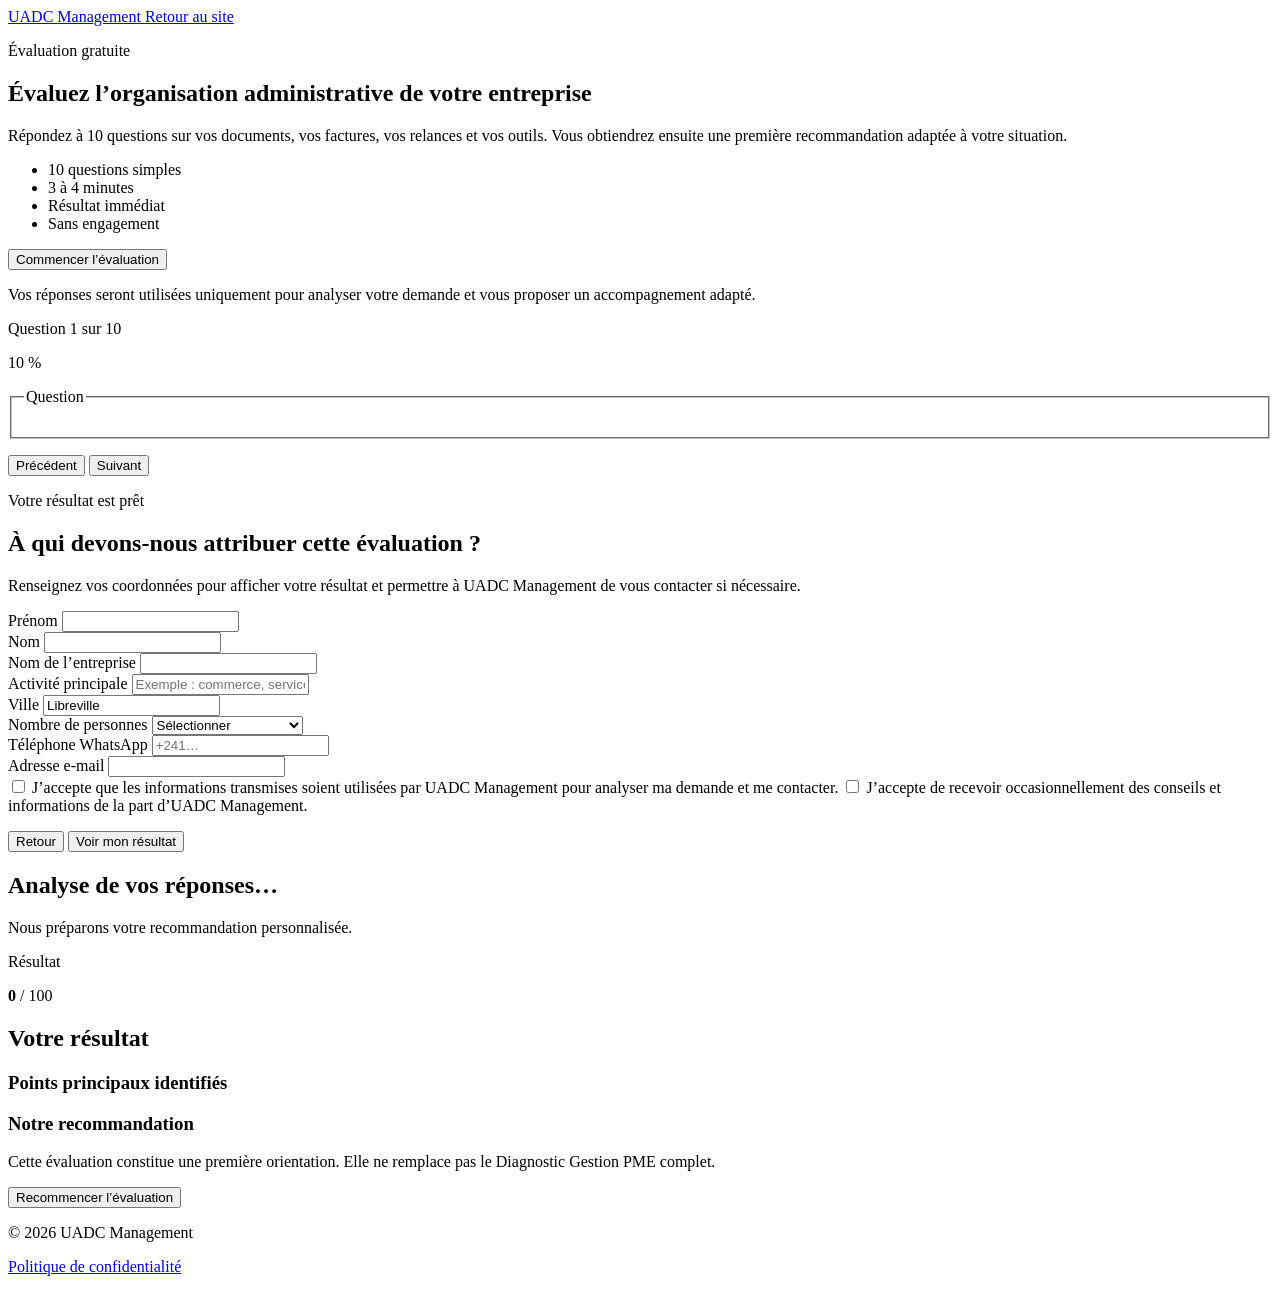
==== diagnostic.html @ 44a0000d "Add diagnostic evaluation HTML structure This file contains the HTML structure for the diagnostic ev" ====
<!DOCTYPE html>
<html lang="fr">
<head>
  <meta charset="UTF-8">

  <meta
    name="viewport"
    content="width=device-width, initial-scale=1.0"
  >

  <title>
    Évaluer l’organisation de mon entreprise | UADC Management
  </title>

  <meta
    name="description"
    content="Évaluez en 3 à 4 minutes l’organisation administrative de votre entreprise et obtenez une recommandation personnalisée."
  >

  <meta
    name="robots"
    content="index,follow"
  >

  <meta
    name="referrer"
    content="strict-origin-when-cross-origin"
  >

  <link
    rel="canonical"
    href="https://uadcoins-source.github.io/Site-UADC-Management-/diagnostic.html"
  >

  <link
    rel="stylesheet"
    href="diagnostic.css"
  >
</head>

<body>

  <header class="diagnostic-header">

    <a
      href="index.html"
      class="diagnostic-logo"
      aria-label="Retour à l’accueil UADC Management"
    >
      UADC <span>Management</span>
    </a>

    <a
      href="index.html"
      class="back-link"
    >
      Retour au site
    </a>

  </header>

  <main class="diagnostic-main">

    <section
      id="diagnostic-app"
      class="diagnostic-card"
      aria-live="polite"
    >

      <!-- ÉCRAN D’INTRODUCTION -->

      <div
        id="intro-screen"
        class="screen active"
      >

        <p class="eyebrow">
          Évaluation gratuite
        </p>

        <h1>
          Évaluez l’organisation administrative de votre entreprise
        </h1>

        <p class="intro-text">
          Répondez à 10 questions sur vos documents, vos factures,
          vos relances et vos outils. Vous obtiendrez ensuite une
          première recommandation adaptée à votre situation.
        </p>

        <ul class="intro-benefits">
          <li>10 questions simples</li>
          <li>3 à 4 minutes</li>
          <li>Résultat immédiat</li>
          <li>Sans engagement</li>
        </ul>

        <button
          id="start-button"
          class="btn primary"
          type="button"
        >
          Commencer l’évaluation
        </button>

        <p class="privacy-note">
          Vos réponses seront utilisées uniquement pour analyser votre
          demande et vous proposer un accompagnement adapté.
        </p>

      </div>

      <!-- ÉCRAN DU QUESTIONNAIRE -->

      <div
        id="question-screen"
        class="screen"
      >

        <div class="progress-header">

          <p id="progress-label">
            Question 1 sur 10
          </p>

          <p id="progress-percent">
            10 %
          </p>

        </div>

        <div
          class="progress-track"
          aria-hidden="true"
        >
          <div
            id="progress-bar"
            class="progress-bar"
          ></div>
        </div>

        <form
          id="question-form"
          novalidate
        >

          <fieldset class="question-fieldset">

            <legend id="question-title">
              Question
            </legend>

            <p
              id="question-help"
              class="question-help"
            ></p>

            <div
              id="answers-container"
              class="answers-container"
            ></div>

          </fieldset>

          <p
            id="question-error"
            class="form-error"
            role="alert"
          ></p>

          <div class="navigation-buttons">

            <button
              id="previous-button"
              class="btn secondary"
              type="button"
            >
              Précédent
            </button>

            <button
              id="next-button"
              class="btn primary"
              type="submit"
            >
              Suivant
            </button>

          </div>

        </form>

      </div>

      <!-- ÉCRAN DES COORDONNÉES -->

      <div
        id="contact-screen"
        class="screen"
      >

        <p class="eyebrow">
          Votre résultat est prêt
        </p>

        <h2>
          À qui devons-nous attribuer cette évaluation ?
        </h2>

        <p class="contact-intro">
          Renseignez vos coordonnées pour afficher votre résultat
          et permettre à UADC Management de vous contacter si nécessaire.
        </p>

        <form
          id="contact-form"
          class="contact-form"
          novalidate
        >

          <div class="form-grid">

            <div class="form-group">

              <label for="firstName">
                Prénom
              </label>

              <input
                id="firstName"
                name="firstName"
                type="text"
                autocomplete="given-name"
                required
              >

            </div>

            <div class="form-group">

              <label for="lastName">
                Nom
              </label>

              <input
                id="lastName"
                name="lastName"
                type="text"
                autocomplete="family-name"
                required
              >

            </div>

            <div class="form-group full-width">

              <label for="company">
                Nom de l’entreprise
              </label>

              <input
                id="company"
                name="company"
                type="text"
                autocomplete="organization"
                required
              >

            </div>

            <div class="form-group full-width">

              <label for="activity">
                Activité principale
              </label>

              <input
                id="activity"
                name="activity"
                type="text"
                placeholder="Exemple : commerce, services, bâtiment…"
                required
              >

            </div>

            <div class="form-group">

              <label for="city">
                Ville
              </label>

              <input
                id="city"
                name="city"
                type="text"
                autocomplete="address-level2"
                value="Libreville"
                required
              >

            </div>

            <div class="form-group">

              <label for="employees">
                Nombre de personnes
              </label>

              <select
                id="employees"
                name="employees"
                required
              >
                <option value="">
                  Sélectionner
                </option>

                <option value="1">
                  Je travaille seul
                </option>

                <option value="2-5">
                  2 à 5 personnes
                </option>

                <option value="6-20">
                  6 à 20 personnes
                </option>

                <option value="21+">
                  Plus de 20 personnes
                </option>
              </select>

            </div>

            <div class="form-group">

              <label for="phone">
                Téléphone WhatsApp
              </label>

              <input
                id="phone"
                name="phone"
                type="tel"
                autocomplete="tel"
                placeholder="+241…"
                required
              >

            </div>

            <div class="form-group">

              <label for="email">
                Adresse e-mail
              </label>

              <input
                id="email"
                name="email"
                type="email"
                autocomplete="email"
                required
              >

            </div>

          </div>

          <label class="consent-box">

            <input
              id="dataConsent"
              name="dataConsent"
              type="checkbox"
              required
            >

            <span>
              J’accepte que les informations transmises soient utilisées
              par UADC Management pour analyser ma demande et me contacter.
            </span>

          </label>

          <label class="consent-box optional">

            <input
              id="marketingConsent"
              name="marketingConsent"
              type="checkbox"
            >

            <span>
              J’accepte de recevoir occasionnellement des conseils
              et informations de la part d’UADC Management.
            </span>

          </label>

          <p
            id="contact-error"
            class="form-error"
            role="alert"
          ></p>

          <div class="navigation-buttons">

            <button
              id="back-to-questions"
              class="btn secondary"
              type="button"
            >
              Retour
            </button>

            <button
              id="submit-diagnostic"
              class="btn primary"
              type="submit"
            >
              Voir mon résultat
            </button>

          </div>

        </form>

      </div>

      <!-- ÉCRAN DE CHARGEMENT -->

      <div
        id="loading-screen"
        class="screen loading-screen"
      >

        <div
          class="loader"
          aria-hidden="true"
        ></div>

        <h2>
          Analyse de vos réponses…
        </h2>

        <p>
          Nous préparons votre recommandation personnalisée.
        </p>

      </div>

      <!-- ÉCRAN DU RÉSULTAT -->

      <div
        id="result-screen"
        class="screen"
      >

        <p
          id="result-level-label"
          class="result-level-label"
        >
          Résultat
        </p>

        <div class="score-wrapper">

          <div
            id="score-circle"
            class="score-circle"
          >

            <strong id="score-value">
              0
            </strong>

            <span>
              / 100
            </span>

          </div>

        </div>

        <h2 id="result-title">
          Votre résultat
        </h2>

        <p
          id="result-description"
          class="result-description"
        ></p>

        <div
          id="result-findings"
          class="result-findings"
        >

          <h3>
            Points principaux identifiés
          </h3>

          <ul id="findings-list"></ul>

        </div>

        <div
          id="result-recommendation"
          class="result-recommendation"
        >

          <h3>
            Notre recommandation
          </h3>

          <p id="recommendation-text"></p>

        </div>

        <div
          id="result-actions"
          class="result-actions"
        ></div>

        <p class="result-disclaimer">
          Cette évaluation constitue une première orientation.
          Elle ne remplace pas le Diagnostic Gestion PME complet.
        </p>

        <button
          id="restart-button"
          class="text-button"
          type="button"
        >
          Recommencer l’évaluation
        </button>

      </div>

    </section>

  </main>

  <footer class="diagnostic-footer">

    <p>
      © 2026 UADC Management
    </p>

    <p>
      <a href="politique-confidentialite.html">
        Politique de confidentialité
      </a>
    </p>

  </footer>

  <script src="diagnostic.js"></script>

</body>
</html>
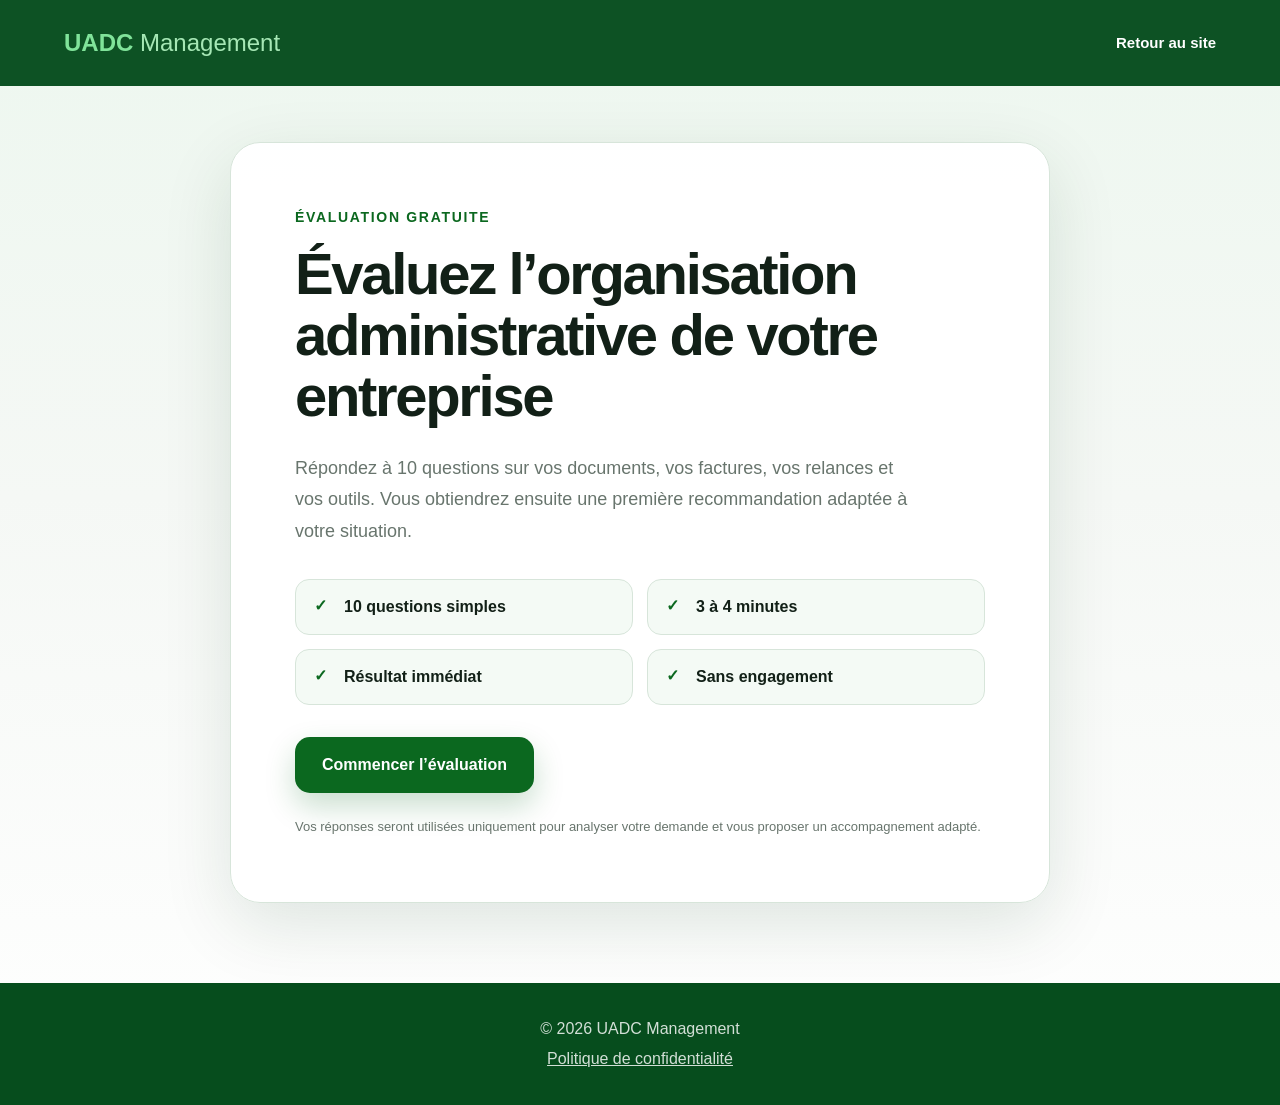
==== commit 28d515da: "Update diagnostic.html" ====
--- a/diagnostic.html
+++ b/diagnostic.html
@@ -36,6 +36,12 @@
     rel="stylesheet"
     href="diagnostic.css"
   >
+
+  <script
+    src="https://challenges.cloudflare.com/turnstile/v0/api.js"
+    async
+    defer
+  ></script>
 </head>
 
 <body>
@@ -401,6 +407,13 @@
 
           </label>
 
+          <div
+            class="cf-turnstile"
+            data-sitekey="0X4AAAAAAECzcdS4glmLF5t_"
+            data-theme="light"
+            data-action="uadc_diagnostic"
+          ></div>
+
           <p
             id="contact-error"
             class="form-error"
--- a/diagnostic.css
+++ b/diagnostic.css
@@ -0,0 +1,716 @@
+:root {
+  --green-dark: #064d1d;
+  --green: #0b681f;
+  --green-medium: #168335;
+  --green-light: #eaf5ed;
+  --green-pale: #f4faf5;
+
+  --white: #ffffff;
+  --background: #f5f8f5;
+  --text: #122017;
+  --muted: #68756d;
+  --border: #d7e5da;
+  --danger: #b42318;
+  --warning: #a15c00;
+
+  --shadow:
+    0 22px 70px rgba(8, 55, 24, 0.12);
+
+  --radius-large: 30px;
+  --radius-medium: 20px;
+  --radius-small: 14px;
+}
+
+* {
+  box-sizing: border-box;
+}
+
+html {
+  scroll-behavior: smooth;
+}
+
+body {
+  margin: 0;
+  background:
+    linear-gradient(
+      180deg,
+      #edf7ef 0%,
+      var(--background) 45%,
+      #ffffff 100%
+    );
+  color: var(--text);
+  font-family:
+    Arial,
+    Helvetica,
+    sans-serif;
+  line-height: 1.5;
+}
+
+button,
+input,
+select {
+  font: inherit;
+}
+
+button,
+a {
+  -webkit-tap-highlight-color: transparent;
+}
+
+a {
+  color: inherit;
+}
+
+.diagnostic-header {
+  position: sticky;
+  z-index: 100;
+  top: 0;
+  display: flex;
+  min-height: 86px;
+  align-items: center;
+  justify-content: space-between;
+  padding: 18px clamp(20px, 5vw, 70px);
+  background: rgba(6, 77, 29, 0.97);
+  color: var(--white);
+  backdrop-filter: blur(14px);
+}
+
+.diagnostic-logo {
+  color: #80e39a;
+  font-size: 24px;
+  font-weight: 800;
+  text-decoration: none;
+}
+
+.diagnostic-logo span {
+  color: #a6e7b5;
+  font-weight: 400;
+}
+
+.back-link {
+  color: var(--white);
+  font-size: 15px;
+  font-weight: 700;
+  text-decoration: none;
+}
+
+.back-link:hover {
+  text-decoration: underline;
+}
+
+.diagnostic-main {
+  display: flex;
+  min-height: calc(100vh - 160px);
+  align-items: flex-start;
+  justify-content: center;
+  padding: 56px 20px 80px;
+}
+
+.diagnostic-card {
+  width: min(100%, 820px);
+  overflow: hidden;
+  border: 1px solid var(--border);
+  border-radius: var(--radius-large);
+  background: rgba(255, 255, 255, 0.97);
+  box-shadow: var(--shadow);
+}
+
+.screen {
+  display: none;
+  padding: clamp(30px, 6vw, 64px);
+}
+
+.screen.active {
+  display: block;
+  animation: screenEnter 0.32s ease;
+}
+
+@keyframes screenEnter {
+  from {
+    opacity: 0;
+    transform: translateY(12px);
+  }
+
+  to {
+    opacity: 1;
+    transform: translateY(0);
+  }
+}
+
+.eyebrow {
+  margin: 0 0 16px;
+  color: var(--green);
+  font-size: 14px;
+  font-weight: 900;
+  letter-spacing: 0.12em;
+  text-transform: uppercase;
+}
+
+h1,
+h2,
+h3,
+p {
+  text-wrap: pretty;
+}
+
+h1 {
+  max-width: 700px;
+  margin: 0;
+  font-size: clamp(35px, 6vw, 58px);
+  line-height: 1.05;
+  letter-spacing: -0.04em;
+}
+
+h2 {
+  margin: 0;
+  font-size: clamp(30px, 5vw, 46px);
+  line-height: 1.12;
+  letter-spacing: -0.035em;
+}
+
+h3 {
+  margin: 0;
+}
+
+.intro-text,
+.contact-intro {
+  max-width: 670px;
+  margin: 26px 0;
+  color: var(--muted);
+  font-size: 18px;
+  line-height: 1.75;
+}
+
+.intro-benefits {
+  display: grid;
+  margin: 32px 0;
+  padding: 0;
+  gap: 14px;
+  grid-template-columns:
+    repeat(2, minmax(0, 1fr));
+  list-style: none;
+}
+
+.intro-benefits li {
+  position: relative;
+  padding: 15px 18px 15px 48px;
+  border: 1px solid var(--border);
+  border-radius: var(--radius-small);
+  background: var(--green-pale);
+  font-weight: 700;
+}
+
+.intro-benefits li::before {
+  content: "✓";
+  position: absolute;
+  top: 14px;
+  left: 18px;
+  color: var(--green);
+  font-weight: 900;
+}
+
+.privacy-note,
+.result-disclaimer {
+  margin: 24px 0 0;
+  color: var(--muted);
+  font-size: 13px;
+  line-height: 1.6;
+}
+
+.btn {
+  display: inline-flex;
+  min-height: 56px;
+  align-items: center;
+  justify-content: center;
+  padding: 14px 25px;
+  border: 2px solid transparent;
+  border-radius: 15px;
+  cursor: pointer;
+  font-weight: 800;
+  text-align: center;
+  text-decoration: none;
+  transition:
+    transform 0.18s ease,
+    box-shadow 0.18s ease,
+    background 0.18s ease;
+}
+
+.btn:hover {
+  transform: translateY(-2px);
+}
+
+.btn:active {
+  transform: scale(0.98);
+}
+
+.btn.primary {
+  background: var(--green);
+  color: var(--white);
+  box-shadow:
+    0 13px 30px rgba(11, 104, 31, 0.22);
+}
+
+.btn.primary:hover {
+  background: var(--green-dark);
+}
+
+.btn.secondary {
+  border-color: var(--green);
+  background: var(--white);
+  color: var(--green);
+}
+
+.progress-header {
+  display: flex;
+  align-items: center;
+  justify-content: space-between;
+  color: var(--muted);
+  font-size: 14px;
+  font-weight: 800;
+}
+
+.progress-header p {
+  margin: 0;
+}
+
+.progress-track {
+  width: 100%;
+  height: 9px;
+  margin: 13px 0 46px;
+  overflow: hidden;
+  border-radius: 999px;
+  background: #e4eee6;
+}
+
+.progress-bar {
+  width: 10%;
+  height: 100%;
+  border-radius: inherit;
+  background:
+    linear-gradient(
+      90deg,
+      var(--green),
+      #36aa58
+    );
+  transition: width 0.3s ease;
+}
+
+.question-fieldset {
+  margin: 0;
+  padding: 0;
+  border: 0;
+}
+
+.question-fieldset legend {
+  display: block;
+  width: 100%;
+  margin-bottom: 14px;
+  font-size: clamp(28px, 5vw, 42px);
+  font-weight: 900;
+  line-height: 1.17;
+  letter-spacing: -0.03em;
+}
+
+.question-help {
+  margin: 0 0 26px;
+  color: var(--muted);
+  font-size: 16px;
+}
+
+.answers-container {
+  display: grid;
+  gap: 14px;
+}
+
+.answer-option {
+  position: relative;
+  display: flex;
+  min-height: 72px;
+  align-items: center;
+  padding: 17px 20px;
+  border: 2px solid var(--border);
+  border-radius: 17px;
+  background: var(--white);
+  cursor: pointer;
+  transition:
+    border-color 0.18s ease,
+    background 0.18s ease,
+    transform 0.18s ease,
+    box-shadow 0.18s ease;
+}
+
+.answer-option:hover {
+  transform: translateY(-2px);
+  border-color: #96caa2;
+  box-shadow:
+    0 12px 30px rgba(9, 72, 27, 0.08);
+}
+
+.answer-option.selected {
+  border-color: var(--green);
+  background: var(--green-light);
+  box-shadow:
+    0 12px 30px rgba(9, 72, 27, 0.1);
+}
+
+.answer-option input {
+  position: absolute;
+  opacity: 0;
+  pointer-events: none;
+}
+
+.answer-marker {
+  display: inline-flex;
+  width: 29px;
+  height: 29px;
+  flex: 0 0 29px;
+  align-items: center;
+  justify-content: center;
+  margin-right: 16px;
+  border: 2px solid #a6b9aa;
+  border-radius: 50%;
+  background: var(--white);
+}
+
+.answer-option.selected .answer-marker {
+  border-color: var(--green);
+  background: var(--green);
+}
+
+.answer-option.selected .answer-marker::after {
+  content: "✓";
+  color: var(--white);
+  font-size: 16px;
+  font-weight: 900;
+}
+
+.answer-text {
+  font-size: 17px;
+  font-weight: 700;
+}
+
+.navigation-buttons {
+  display: flex;
+  margin-top: 38px;
+  gap: 14px;
+  justify-content: space-between;
+}
+
+.navigation-buttons .btn {
+  min-width: 145px;
+}
+
+.form-error {
+  min-height: 24px;
+  margin: 15px 0 0;
+  color: var(--danger);
+  font-size: 14px;
+  font-weight: 700;
+}
+
+.form-grid {
+  display: grid;
+  margin-top: 32px;
+  gap: 21px;
+  grid-template-columns:
+    repeat(2, minmax(0, 1fr));
+}
+
+.form-group {
+  display: flex;
+  flex-direction: column;
+  gap: 8px;
+}
+
+.form-group.full-width {
+  grid-column: 1 / -1;
+}
+
+.form-group label {
+  font-size: 14px;
+  font-weight: 800;
+}
+
+.form-group input,
+.form-group select {
+  width: 100%;
+  min-height: 54px;
+  padding: 13px 15px;
+  border: 2px solid var(--border);
+  border-radius: 13px;
+  outline: none;
+  background: var(--white);
+  color: var(--text);
+}
+
+.form-group input:focus,
+.form-group select:focus {
+  border-color: var(--green);
+  box-shadow:
+    0 0 0 4px rgba(11, 104, 31, 0.1);
+}
+
+.consent-box {
+  display: flex;
+  margin-top: 25px;
+  align-items: flex-start;
+  gap: 12px;
+  color: #48564d;
+  cursor: pointer;
+  font-size: 14px;
+  line-height: 1.6;
+}
+
+.consent-box.optional {
+  margin-top: 14px;
+}
+
+.consent-box input {
+  width: 19px;
+  height: 19px;
+  flex: 0 0 19px;
+  margin-top: 2px;
+  accent-color: var(--green);
+}
+
+.loading-screen {
+  min-height: 500px;
+  text-align: center;
+}
+
+.loading-screen.active {
+  display: flex;
+  align-items: center;
+  justify-content: center;
+  flex-direction: column;
+}
+
+.loader {
+  width: 65px;
+  height: 65px;
+  margin-bottom: 28px;
+  border: 7px solid #dfece2;
+  border-top-color: var(--green);
+  border-radius: 50%;
+  animation: rotateLoader 0.8s linear infinite;
+}
+
+@keyframes rotateLoader {
+  to {
+    transform: rotate(360deg);
+  }
+}
+
+.loading-screen p {
+  color: var(--muted);
+}
+
+.result-level-label {
+  width: fit-content;
+  margin: 0 auto 25px;
+  padding: 9px 17px;
+  border-radius: 999px;
+  background: var(--green-light);
+  color: var(--green);
+  font-size: 14px;
+  font-weight: 900;
+  letter-spacing: 0.06em;
+  text-transform: uppercase;
+}
+
+.score-wrapper {
+  display: flex;
+  justify-content: center;
+  margin: 0 0 30px;
+}
+
+.score-circle {
+  display: flex;
+  width: 155px;
+  height: 155px;
+  align-items: center;
+  justify-content: center;
+  border: 11px solid var(--green-light);
+  border-radius: 50%;
+  background: var(--white);
+  color: var(--green);
+  box-shadow:
+    0 18px 45px rgba(9, 72, 27, 0.13);
+  flex-direction: column;
+}
+
+.score-circle strong {
+  font-size: 52px;
+  line-height: 1;
+}
+
+.score-circle span {
+  margin-top: 5px;
+  color: var(--muted);
+  font-weight: 700;
+}
+
+#result-screen > h2 {
+  text-align: center;
+}
+
+.result-description {
+  max-width: 650px;
+  margin: 22px auto 34px;
+  color: var(--muted);
+  font-size: 18px;
+  line-height: 1.75;
+  text-align: center;
+}
+
+.result-findings,
+.result-recommendation {
+  margin-top: 24px;
+  padding: 25px;
+  border: 1px solid var(--border);
+  border-radius: var(--radius-medium);
+  background: var(--green-pale);
+}
+
+.result-findings h3,
+.result-recommendation h3 {
+  margin-bottom: 14px;
+  font-size: 20px;
+}
+
+.result-findings ul {
+  display: grid;
+  margin: 0;
+  padding-left: 22px;
+  gap: 9px;
+  color: #46534a;
+}
+
+.result-recommendation p {
+  margin: 0;
+  color: #46534a;
+  line-height: 1.7;
+}
+
+.result-actions {
+  display: grid;
+  margin-top: 30px;
+  gap: 14px;
+}
+
+.text-button {
+  display: block;
+  margin: 26px auto 0;
+  padding: 8px;
+  border: 0;
+  background: transparent;
+  color: var(--green);
+  cursor: pointer;
+  font-weight: 800;
+  text-decoration: underline;
+}
+
+.diagnostic-footer {
+  padding: 28px 20px;
+  background: var(--green-dark);
+  color: rgba(255, 255, 255, 0.82);
+  text-align: center;
+}
+
+.diagnostic-footer p {
+  margin: 6px;
+}
+
+.diagnostic-footer a {
+  color: inherit;
+}
+
+@media (max-width: 700px) {
+
+  .diagnostic-header {
+    min-height: 78px;
+    padding: 16px 20px;
+  }
+
+  .diagnostic-logo {
+    font-size: 20px;
+  }
+
+  .back-link {
+    font-size: 13px;
+  }
+
+  .diagnostic-main {
+    padding:
+      24px
+      14px
+      55px;
+  }
+
+  .diagnostic-card {
+    border-radius: 23px;
+  }
+
+  .screen {
+    padding:
+      35px
+      23px;
+  }
+
+  .intro-benefits {
+    grid-template-columns: 1fr;
+  }
+
+  .form-grid {
+    grid-template-columns: 1fr;
+  }
+
+  .form-group.full-width {
+    grid-column: auto;
+  }
+
+  .navigation-buttons {
+    flex-direction: column-reverse;
+  }
+
+  .navigation-buttons .btn {
+    width: 100%;
+  }
+
+  .answer-option {
+    min-height: 67px;
+    padding: 15px;
+  }
+
+  .answer-text {
+    font-size: 16px;
+  }
+
+  .progress-track {
+    margin-bottom: 35px;
+  }
+
+}
+
+@media (max-width: 390px) {
+
+  .screen {
+    padding:
+      30px
+      18px;
+  }
+
+  .diagnostic-logo {
+    font-size: 18px;
+  }
+
+  .score-circle {
+    width: 135px;
+    height: 135px;
+  }
+
+  .score-circle strong {
+    font-size: 45px;
+  }
+
+}
